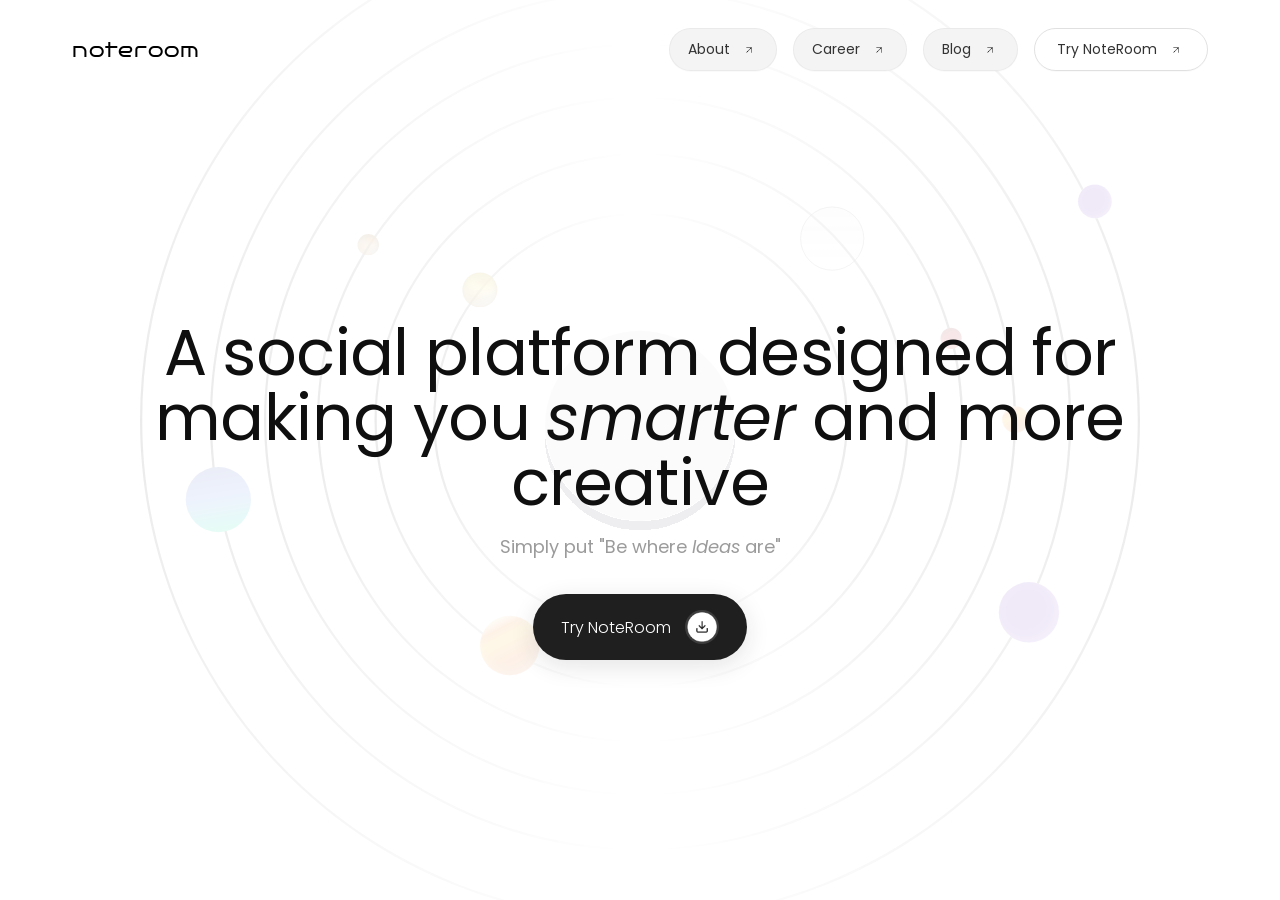
==== index.html @ 21c58455 "first upload" ====
<!doctype html>
<html lang="en">
<head>
  <meta charset="utf-8" />
  <meta name="viewport" content="width=device-width,initial-scale=1" />
  <title>Artune - Creative Agency Website</title>

  <!-- Fonts -->
  <link href="https://fonts.googleapis.com/css2?family=Poppins:wght@200;300;400;600;700&display=swap" rel="stylesheet">
  <link rel="preconnect" href="https://fonts.googleapis.com">
  <link rel="preconnect" href="https://fonts.gstatic.com" crossorigin>
  <link href="https://fonts.googleapis.com/css2?family=Bruno+Ace&display=swap" rel="stylesheet">

  <style>
    :root{
      --bg: #ffffff;
      --muted: #9b9b9b;
      --accent: #0f0f0f;
      --pill-bg: rgba(0,0,0,0.03);
      --pill-hover: rgba(0,0,0,0.06);
      --cta-bg: #1f1f1f;
      --cta-text: #ffffff;
    }

    *{box-sizing:border-box}
    html,body{height:100%}
    body{
      margin:0;
      font-family:"Poppins",system-ui,-apple-system,Segoe UI,Roboto,"Helvetica Neue",Arial;
      background:var(--bg);
      color:var(--accent);
      -webkit-font-smoothing:antialiased;
      -moz-osx-font-smoothing:grayscale;
      overflow-x:hidden;
    }

    /* NAVBAR */
    header.nav { 
      display:flex; 
      align-items:center; 
      justify-content:space-between; 
      padding:28px 72px; 
      gap:24px; 
      position:fixed;
      top:0;
      left:0;
      right:0;
      z-index:30; 
      background: transparent; 
      transition: background 0.3s ease, backdrop-filter 0.3s ease;
    }
    .nav-left { display:flex; align-items:center; gap:16px; min-width:120px; }
    .logo { font-family:var(--logo-font); font-size:20px; letter-spacing:1px; font-weight:400; color:#000; display:flex; align-items:center; height:28px; }
    .nav-right { display:flex; gap:16px; align-items:center; z-index:30; }
    .nav-link { display:inline-flex; align-items:center; gap:10px; background:#f4f4f4; padding:10px 18px; border-radius:28px; font-size:14px; color:#333; text-decoration:none; box-shadow: 0 1px 0 rgba(0,0,0,0.02); border:1px solid rgba(0,0,0,0.04); transition: transform 0.3s ease, box-shadow 0.3s ease;}
    .nav-link:hover { transform: translateY(-2px); box-shadow:0 4px 12px rgba(0,0,0,0.1);}
    .nav-link .arrow-placeholder{ display:inline-flex; align-items:center; justify-content:center; width:18px; height:18px; }
    .nav-link .arrow-placeholder img{ width:12px; height:12px; display:block; object-fit:contain; }
    .nav-cta { padding:10px 22px; border-radius:28px; border:1px solid rgba(0,0,0,0.12); background:transparent; }

    /* HERO */
    .hero{
      position:relative;
      min-height:100vh;
      width:100%;
      display:flex;
      align-items:center;
      justify-content:center;
      overflow:hidden;
      padding:48px 80px;
      opacity:0;
      transform: translateY(12px);
      animation:heroFadeIn 1.2s ease-out forwards 0.3s;
    }

    @keyframes heroFadeIn {
      from { opacity:0; transform:translateY(12px);}
      to { opacity:1; transform:translateY(0);}
    }

    .hero-content{
      max-width:1200px;
      width:100%;
      text-align:center;
      position: relative;
      z-index:20;
      margin:0 auto;
      transform:translateY(-40px);
      opacity:0;
      animation:fadeUp 0.9s ease 0.25s forwards;
    }

    @keyframes fadeUp {
      from {opacity:0; transform: translateY(12px);}
      to {opacity:1; transform: translateY(0);}
    }

    h1{
      font-size:64px;
      line-height:1.02;
      margin:0 0 18px 0;
      font-weight:400;
      letter-spacing:-0.6px;
    }
    .sub{
      color:var(--muted);
      font-weight:400;
      margin-bottom:34px;
      font-size:18px;
      opacity:0;
      animation:fadeUp 0.9s ease 0.5s forwards;
    }

    .cta-wrap{
      display:inline-block;
      position:relative;
    }
    .cta{
      display:inline-flex;
      align-items:center;
      gap:14px;
      background:var(--cta-bg);
      color:var(--cta-text);
      padding:16px 28px;
      border-radius:999px;
      font-weight:300;
      font-size:16px;
      text-decoration:none;
      box-shadow: 0 6px 24px rgba(31,31,31,0.12);
      position:relative;
      z-index:2;
      overflow:visible;
      transform: scale(0.95);
      opacity:0;
      animation:ctaFade 1s ease 0.7s forwards;
    }
    .cta .cta-label{white-space:nowrap}
    .cta .cta-icon{
      width:34px;height:34px;border-radius:50%;
      display:inline-grid;place-items:center;
      background:rgba(255,255,255,0.08);
      border:2px solid rgba(255,255,255,0.06);
    }
    @keyframes ctaFade {
      from {opacity:0; transform:scale(0.95);}
      to {opacity:1; transform:scale(1);}
    }
    .cta:hover {
      font-weight: 300;
      background: var(--bg);
      color: var(--accent);
      box-shadow:
        0 8px 28px rgba(31, 31, 31, 0.16),
        0 0 18px rgba(255, 255, 255, 0.12);
      transform: translateY(-3px) scale(1.01);
      transition: box-shadow 0.3s ease, transform 0.3s ease;
    }


    /* Background Solar SVG */
    
    .background-solar { position: absolute; top: 50%; left: 50%; width: 1000px; height: 1000px; transform: translate(-50%, -50%); z-index: 0; opacity: 1; } .solar-svg { width: 100%; height: 100%; animation: rotate-solar 60s linear infinite; transform-origin: center center; } /* Rotation animation */ @keyframes rotate-solar { from { transform: rotate(0deg); } to { transform: rotate(360deg); } }
    
    @keyframes solarFade {
      from {opacity:0; transform: translate(-50%, -50%) scale(0.9);}
      to {opacity:1; transform: translate(-50%, -50%) scale(1);}
    }
    

    .cta .cta-icon img { width: 30px; height: 30px; }

    @media (max-width:1000px){
      .hero{ padding:28px 28px; }
      h1{ font-size:44px }
    }
    @media (max-width:640px){
      .nav { top:18px; left:16px; right:16px; }
      .logo{font-size:18px}
      h1{ font-size:28px; line-height:1.02 }
      .hero-content{ transform:none }
      .bg-svg{ left:50%; width:220% }
      .pill{ padding:8px 12px; font-size:13px }
      .cta{ padding:12px 18px; font-size:15px }
      .pills{ display:none }
    }

  </style>
</head>
<body>

  <!-- HEADER -->
  <header class="nav" aria-label="Main navigation">
    <div class="nav-left">
      <div class="logo">
        <span style="display:inline-block; height:28px; line-height:28px; font-family: Bruno Ace;">noteroom</span>
      </div>
    </div>

    <nav class="nav-right" role="navigation" aria-label="Top links">
      <a class="nav-link" href="#about">About <span class="arrow-placeholder" aria-hidden="true"><img src="Arrow up-right.png" alt=""></span></a>
      <a class="nav-link" href="#career">Career <span class="arrow-placeholder" aria-hidden="true"><img src="Arrow up-right.png" alt=""></span></a>
      <a class="nav-link" href="#blog">Blog <span class="arrow-placeholder" aria-hidden="true"><img src="Arrow up-right.png" alt=""></span></a>
      <a class="nav-link nav-cta" href="#try">Try NoteRoom <span class="arrow-placeholder" aria-hidden="true"><img src="Arrow up-right.png" alt=""></span></a>
    </nav>
  </header>

  <!-- HERO -->
  <main class="hero" role="main" aria-label="NoteRoom Landing">
    <div class="hero-content" role="region" aria-labelledby="hero-heading" style="margin-top: 80px;">
      <h1 id="hero-heading">A social platform designed for<br>making you <em>smarter</em> and more<br>creative</h1>
      <div class="sub">Simply put "Be where <em>Ideas</em> are"</div>

      <div style="display:flex;flex-direction:column;align-items:center;">
        <div class="cta-wrap" aria-hidden="false">
          <a class="cta" href="betapage.html" id="main-cta" role="button">
            <span class="cta-label">Try NoteRoom</span>
            <span class="cta-icon" aria-hidden="true">
             <img src="nr download button.png">
            </span>
          </a>
        </div>
      </div>
    </div>

    <div class="background-solar">
      <img src="noteroom circle.svg" alt="Solar System" class="solar-svg" />
    </div>
  </main>

  <script>
    (function(){
      // CTA subtle pulsation
      const cta = document.querySelector('.cta');
      setInterval(() => {
        if(!cta) return;
        cta.animate([
          { transform: 'scale(1)'},
          { transform: 'scale(1.02)'},
          { transform: 'scale(1)'}
        ], {
          duration: 2500 + Math.random()*1200,
          easing: 'ease-in-out'
        });
      }, 3200);

     

      // CTA focus shadow
      cta.addEventListener('focus', ()=> cta.style.boxShadow = '0 8px 36px rgba(31,31,31,0.14)');
      cta.addEventListener('blur', ()=> cta.style.boxShadow = '0 6px 24px rgba(31,31,31,0.12)');

    })();
  </script>
</body>
</html>
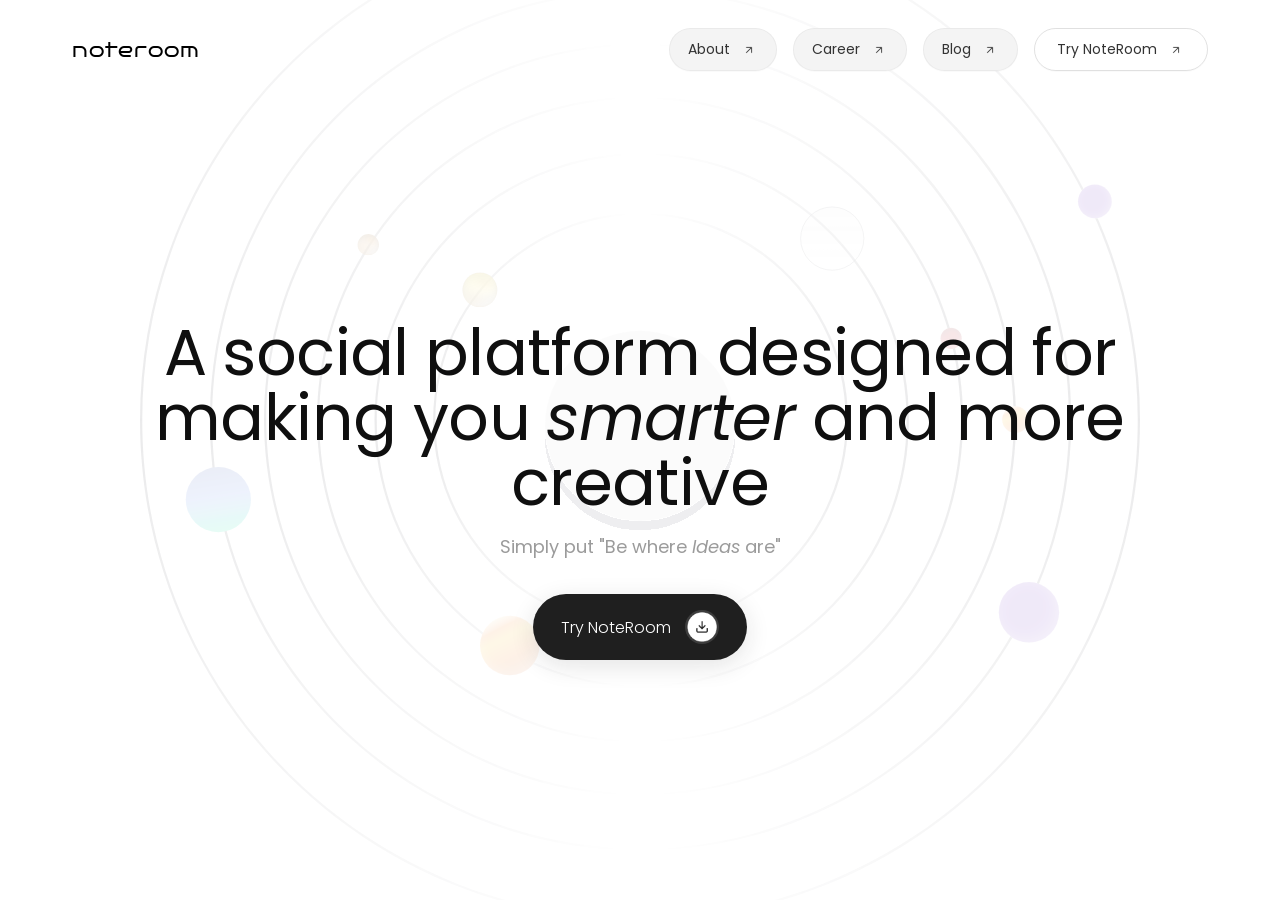
==== commit c4416969: "added join page" ====
--- a/index.html
+++ b/index.html
@@ -199,8 +199,8 @@
     <nav class="nav-right" role="navigation" aria-label="Top links">
       <a class="nav-link" href="#about">About <span class="arrow-placeholder" aria-hidden="true"><img src="Arrow up-right.png" alt=""></span></a>
       <a class="nav-link" href="#career">Career <span class="arrow-placeholder" aria-hidden="true"><img src="Arrow up-right.png" alt=""></span></a>
-      <a class="nav-link" href="#blog">Blog <span class="arrow-placeholder" aria-hidden="true"><img src="Arrow up-right.png" alt=""></span></a>
-      <a class="nav-link nav-cta" href="#try">Try NoteRoom <span class="arrow-placeholder" aria-hidden="true"><img src="Arrow up-right.png" alt=""></span></a>
+      <a class="nav-link" href="blog.html">Blog <span class="arrow-placeholder" aria-hidden="true"><img src="Arrow up-right.png" alt=""></span></a>
+      <a class="nav-link nav-cta" href="join.html">Try NoteRoom <span class="arrow-placeholder" aria-hidden="true"><img src="Arrow up-right.png" alt=""></span></a>
     </nav>
   </header>
 
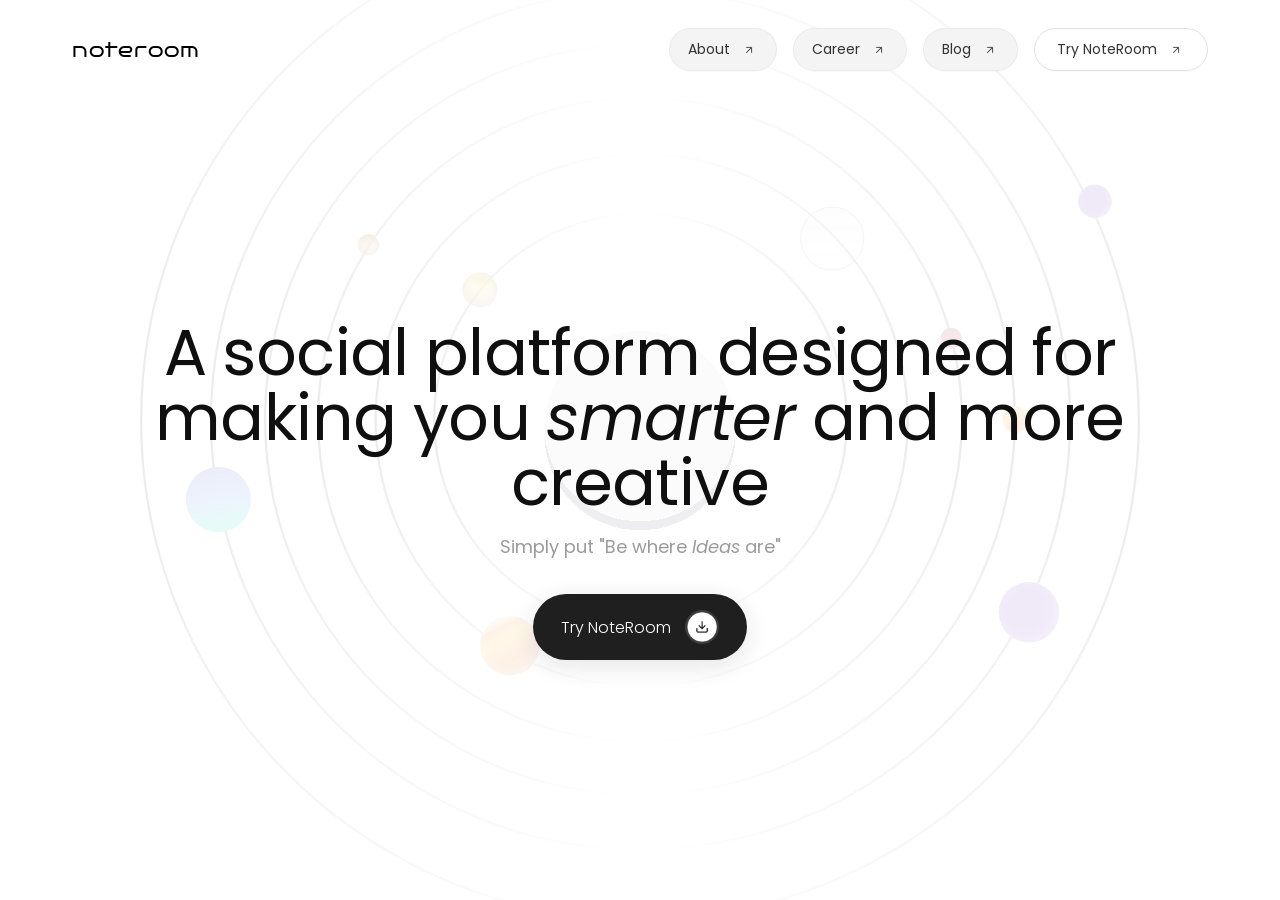
==== commit bc7190b3: "added about page" ====
--- a/index.html
+++ b/index.html
@@ -197,8 +197,8 @@
     </div>
 
     <nav class="nav-right" role="navigation" aria-label="Top links">
-      <a class="nav-link" href="#about">About <span class="arrow-placeholder" aria-hidden="true"><img src="Arrow up-right.png" alt=""></span></a>
-      <a class="nav-link" href="#career">Career <span class="arrow-placeholder" aria-hidden="true"><img src="Arrow up-right.png" alt=""></span></a>
+      <a class="nav-link" href="about.html">About <span class="arrow-placeholder" aria-hidden="true"><img src="Arrow up-right.png" alt=""></span></a>
+      <a class="nav-link" href="career.html">Career <span class="arrow-placeholder" aria-hidden="true"><img src="Arrow up-right.png" alt=""></span></a>
       <a class="nav-link" href="blog.html">Blog <span class="arrow-placeholder" aria-hidden="true"><img src="Arrow up-right.png" alt=""></span></a>
       <a class="nav-link nav-cta" href="join.html">Try NoteRoom <span class="arrow-placeholder" aria-hidden="true"><img src="Arrow up-right.png" alt=""></span></a>
     </nav>
